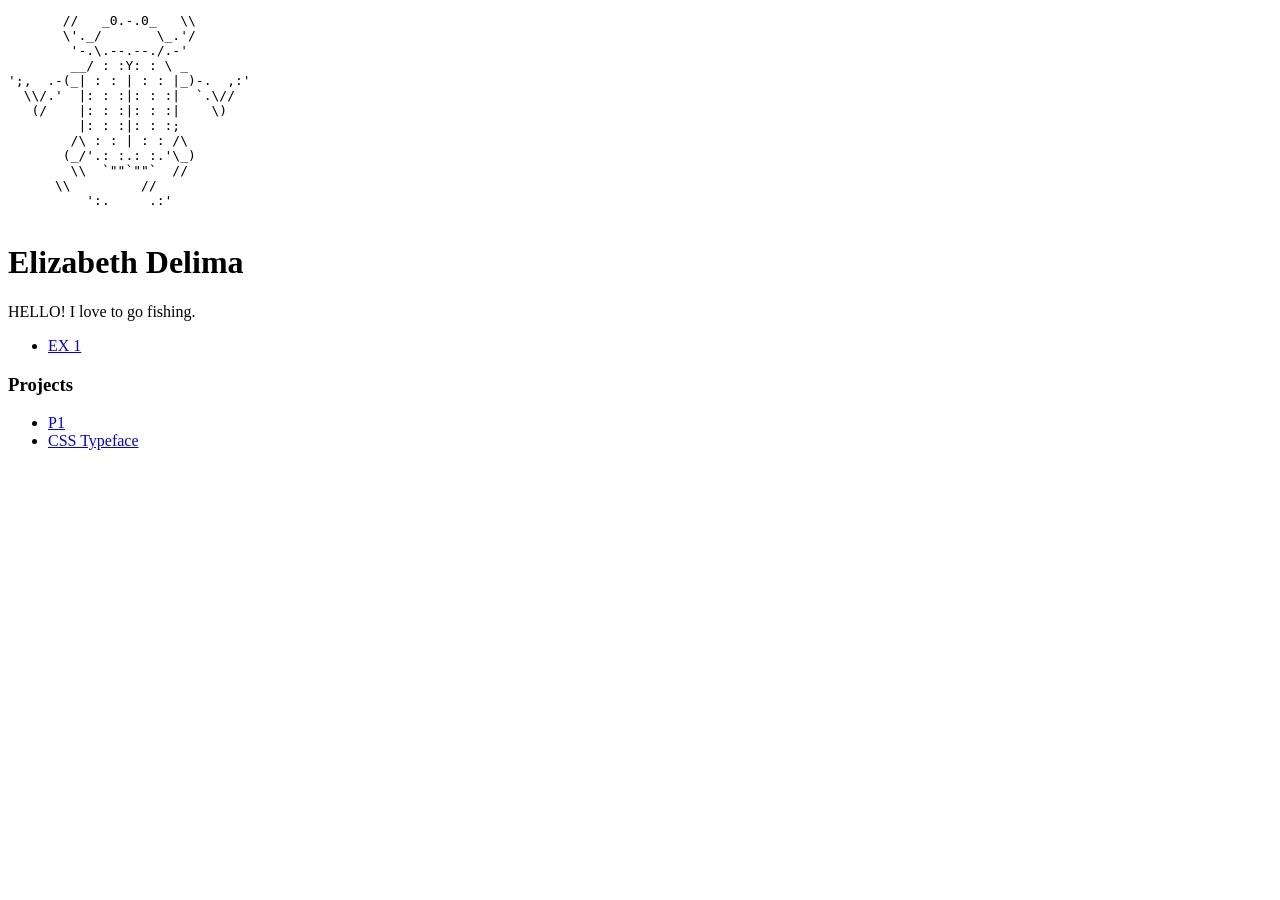
==== index.html @ e209b703 "Add files via upload" ====
<!doctype html>
<html>
  <head>
    <title>Elizabeth Delima's Interactive Site</title>
    <meta charset="utf-8" />
  </head>

  <body>
    <!-- this is where my code is-->
    <div id="container">
      <pre>
       //   _0.-.0_   \\
       \'._/       \_.'/
        '-.\.--.--./.-'
        __/ : :Y: : \ _
';,  .-(_| : : | : : |_)-.  ,:'
  \\/.'  |: : :|: : :|  `.\//
   (/    |: : :|: : :|    \)
         |: : :|: : :;
        /\ : : | : : /\
       (_/'.: :.: :.'\_)
        \\  `""`""`  //
      \\         //
          ':.     .:'
    </pre
      >

      <!-- about me-->
      <h1>Elizabeth Delima</h1>
      <p class="desc">HELLO! I love to go fishing.</p>

      <!-- my work -->
      <div id="exercises">
        <ul>
          <li><a href="#">EX 1</a></li>
        </ul>
      </div>

      <div id="projects">
        <h3>Projects</h3>

        <ul>
          <li><a href="#">P1</a></li>
          <li><a href="#">CSS Typeface</a></li>
        </ul>
      </div>
    </div>
  </body>
</html>
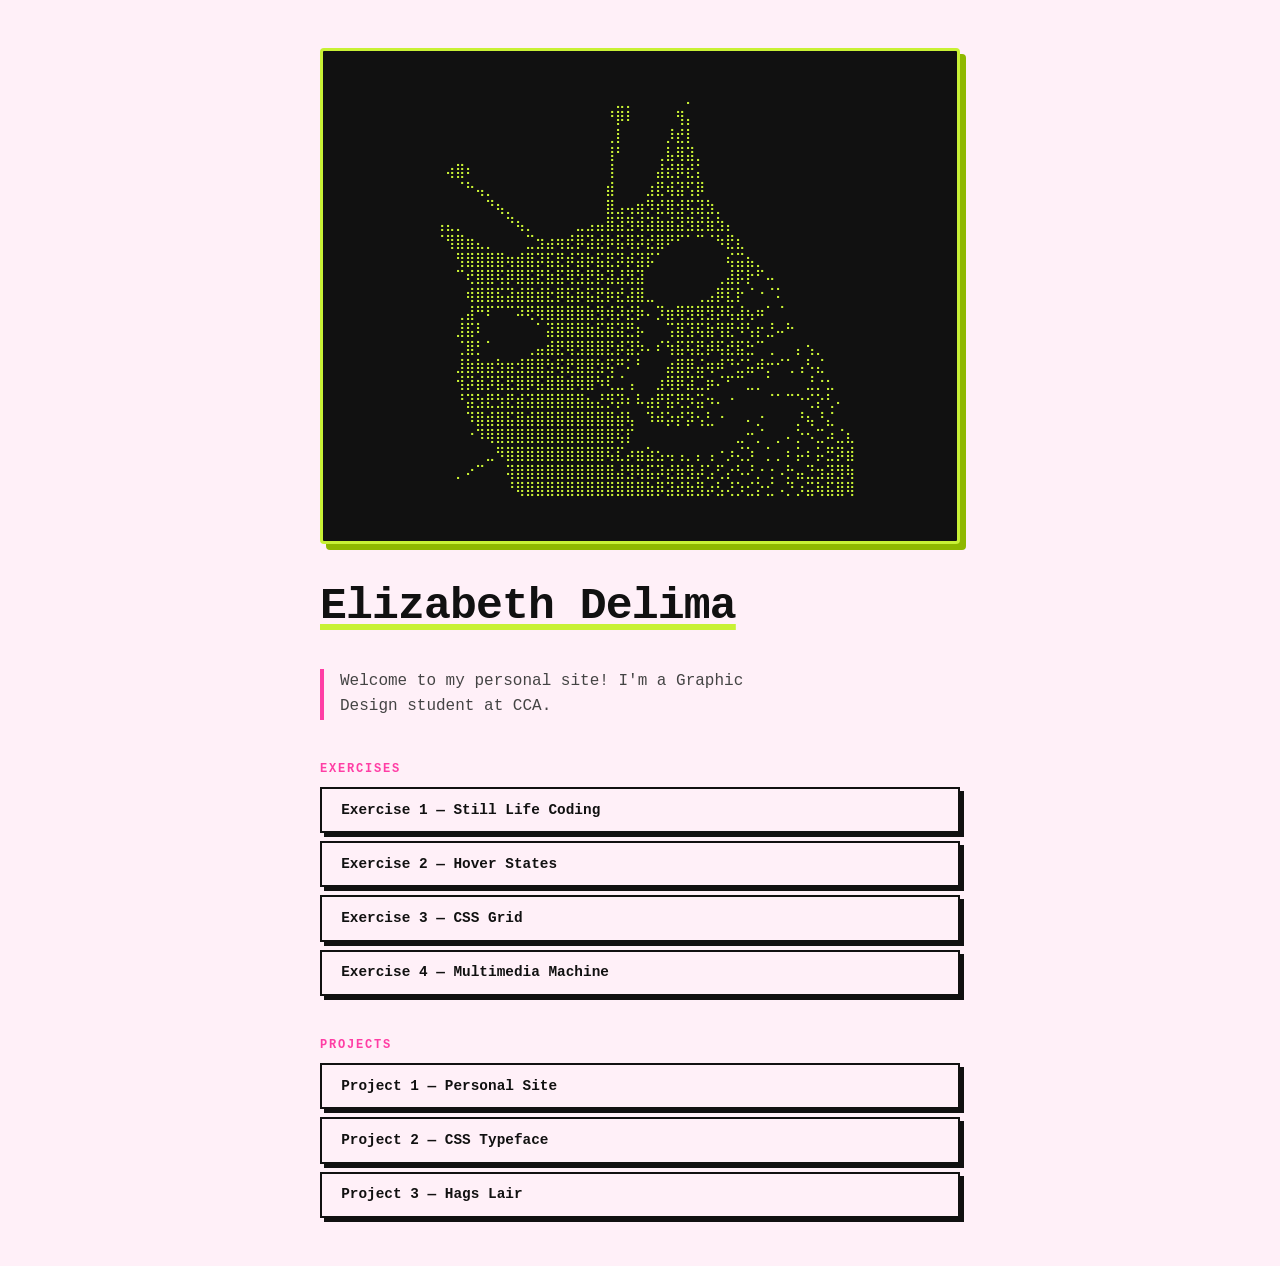
==== commit f926aa4d: "Projects 1-3" ====
--- a/index.html
+++ b/index.html
@@ -3,47 +3,90 @@
   <head>
     <title>Elizabeth Delima's Interactive Site</title>
     <meta charset="utf-8" />
+    <link rel="stylesheet" href="assets/styles.css" />
   </head>
 
   <body>
     <!-- this is where my code is-->
     <div id="container">
       <pre>
-       //   _0.-.0_   \\
-       \'._/       \_.'/
-        '-.\.--.--./.-'
-        __/ : :Y: : \ _
-';,  .-(_| : : | : : |_)-.  ,:'
-  \\/.'  |: : :|: : :|  `.\//
-   (/    |: : :|: : :|    \)
-         |: : :|: : :;
-        /\ : : | : : /\
-       (_/'.: :.: :.'\_)
-        \\  `""`""`  //
-      \\         //
-          ':.     .:'
+      
+⠀⠀⠀⠀⠀⠀⠀⠀⠀⠀⠀⠀⠀⠀⠀⠀⠀⠀⠀⠀⠀⠀⠀⠀⠀⠀⣀⡀⠀⠀⠀⠀⠀⠄⠀⠀⠀⠀⠀⠀⠀⠀⠀⠀⠀⠀⠀⠀⠀⠀
+⠀⠀⠀⠀⠀⠀⠀⠀⠀⠀⠀⠀⠀⠀⠀⠀⠀⠀⠀⠀⠀⠀⠀⠀⠀⠘⡿⠇⠀⠀⠀⠀⢻⡄⠀⠀⠀⠀⠀⠀⠀⠀⠀⠀⠀⠀⠀⠀⠀⠀
+⠀⠀⠀⠀⠀⠀⠀⠀⠀⠀⠀⠀⠀⠀⠀⠀⠀⠀⠀⠀⠀⠀⠀⠀⠀⢀⡇⠀⠀⠀⠀⡸⣞⡇⠀⠀⠀⠀⠀⠀⠀⠀⠀⠀⠀⠀⠀⠀⠀⠀
+⠀⠀⠀⠀⠀⠀⠀⠀⠀⠀⠀⠀⠀⠀⠀⠀⠀⠀⠀⠀⠀⠀⠀⠀⠀⢸⠃⠀⠀⠀⢀⣧⢿⣽⡀⠀⠀⠀⠀⠀⠀⠀⠀⠀⠀⠀⠀⠀⠀⠀
+⠀⠀⠀⠀⠀⠀⠀⠀⠀⢴⣿⠆⠀⠀⠀⠀⠀⠀⠀⠀⠀⠀⠀⠀⠀⢸⠀⠀⠀⠀⣼⣞⡿⣞⡅⠀⠀⠀⠀⠀⠀⠀⠀⠀⠀⠀⠀⠀⠀⠀
+⠀⠀⠀⠀⠀⠀⠀⠀⠀⠀⠈⠓⢤⡀⠀⠀⠀⠀⠀⠀⠀⠀⠀⠀⠀⣾⠀⠀⠀⣰⣟⢾⣽⢫⡿⠀⠀⠀⠀⠀⠀⠀⠀⠀⠀⠀⠀⠀⠀⠀
+⠀⠀⠀⠀⠀⠀⠀⠀⠀⠀⠀⠀⠀⠙⢦⡀⠀⠀⠀⠀⠀⠀⠀⠀⠀⣿⣠⢤⣶⡻⣞⣿⣺⢯⣽⣳⡀⠀⠀⠀⠀⠀⠀⠀⠀⠀⠀⠀⠀⠀
+⠀⠀⠀⠀⠀⠀⠀⠀⢠⣄⡀⠀⠀⠀⠀⠙⢦⡀⠀⠀⠀⠀⣀⣠⣤⣿⣽⣻⢾⣽⣷⣾⣽⣻⣞⣷⣳⡄⠀⠀⠀⠀⠀⠀⠀⠀⠀⠀⠀⠀
+⠀⠀⠀⠀⠀⠀⠀⠀⠈⢻⣿⣶⣄⡀⠀⠀⠀⣉⣲⣴⢶⣞⡿⣽⣞⡷⣯⢿⡽⣞⣿⠟⠋⠁⠉⠈⠳⣟⣆⠀⠀⠀⠀⠀⠀⠀⠀⠀⠀⠀
+⠀⠀⠀⠀⠀⠀⠀⠀⠀⠀⢻⣿⣿⣿⣿⢶⣾⣿⡽⣯⣟⡾⣽⡷⣯⣟⡽⡾⣽⡯⠁⠀⠀⠀⠀⠀⠀⢮⣭⣦⡀⠀⠀⠀⠀⠀⠀⠀⠀⠀
+⠀⠀⠀⠀⠀⠀⠀⠀⠀⠀⠉⢞⣿⣿⢯⡿⣿⣯⣟⣷⣯⢿⣳⣟⡷⣽⣼⣻⣽⠀⠀⠀⠀⠀⠀⠀⢀⣼⡯⡗⠋⠤⠀⠀⠀⠀⠀⠀⠀⠀
+⠀⠀⠀⠀⠀⠀⠀⠀⠀⠀⠀⢾⣿⣿⣯⣽⣾⣿⣾⣗⡿⣯⡷⣯⣟⡷⣞⣼⣿⣀⠀⠀⠀⠀⢀⣠⡿⣏⡗⠈⠐⠈⠅⠀⠀⠀⠀⠀⠀⠀
+⠀⠀⠀⠀⠀⠀⠀⠀⠀⠀⢀⣼⠛⠏⠉⠉⠽⢟⢿⣿⣿⣿⣿⣷⣻⢾⡽⣞⡷⠄⡹⣶⢿⣻⢿⣻⡽⢯⣼⢦⠶⠁⠈⠀⠀⠀⠀⠀⠀⠀
+⠀⠀⠀⠀⠀⠀⠀⠀⠀⠀⣸⣯⠇⠀⠀⠀⠀⠀⠁⣽⣿⣿⣿⣷⣯⣿⣽⣛⡦⠀⠀⢩⣿⣹⢯⣷⢻⣟⠺⢣⡖⣘⠤⠓⠀⠀⠀⠀⠀⠀
+⠀⠀⠀⠀⠀⠀⠀⠀⠀⠀⢈⣿⡃⠁⠀⠀⠀⢀⣤⣾⣟⢿⣻⣿⣿⣟⡾⣽⡳⠄⠎⢳⣯⢯⣟⡾⢯⣞⣯⣓⠉⢀⠀⠀⡄⢢⡀⠀⠀⠀
+⠀⠀⠀⠀⠀⠀⠀⠀⠀⠀⣸⣷⣷⣶⣳⣶⣺⣿⣿⣳⢯⣟⣿⣿⣳⢯⠛⠅⠃⠀⠀⣴⣿⡿⣬⢶⠾⠙⣊⣥⠾⡒⠊⢁⢠⠣⣌⠀⠀⠀
+⠀⠀⠀⠀⠀⠀⠀⠀⠀⠀⢺⡽⣾⡽⣯⣟⣿⡿⣯⣿⣿⣾⢿⣿⠳⢏⣈⢠⠀⠀⣰⢿⡿⣽⣉⡶⠌⠋⠉⣀⡀⠁⠀⠀⠀⣘⡐⣂⠀⠀
+⠀⠀⠀⠀⠀⠀⠀⠀⠀⠀⠘⣽⣳⣟⣳⣟⣾⣽⣿⣿⣿⣿⣿⣦⣜⡻⡽⠆⠧⣴⡟⣯⢟⡳⣭⠲⠄⠐⠀⠀⠀⠈⠁⠉⠑⢊⡕⢃⠄⠀
+⠀⠀⠀⠀⠀⠀⠀⠀⠀⠀⠀⠹⣿⣾⣿⣯⣿⣾⣿⣿⣿⣿⣿⣿⣿⣿⣾⢧⠀⠹⠾⡵⡞⡽⢢⣃⠐⠀⠀⠄⡐⠀⠀⠀⡘⢦⠘⣌⠀⠀
+⠀⠀⠀⠀⠀⠀⠀⠀⠀⠀⠀⠐⠹⢿⣿⣿⣿⣿⣿⣿⣿⣿⣿⣿⣿⣿⢯⡏⠀⠀⠀⠀⠀⠀⠀⠀⠀⠀⣀⠒⡈⠀⡀⠄⡑⠢⣉⠴⣈⣆
+⠀⠀⠀⠀⠀⠀⠀⠀⠀⠀⠀⠀⠀⣀⠻⣿⣿⣿⣿⣿⣿⣿⣿⣿⣿⢯⣏⡴⣶⣵⣢⢤⢠⡀⡄⢠⠐⡰⢌⡱⠀⡁⡀⠆⡥⠆⡥⣛⡽⣾
+⠀⠀⠀⠀⠀⠀⠀⠀⠀⠀⡀⠔⠉⠀⠀⢽⣿⣿⣿⣿⣿⣿⣿⣿⣿⣿⣼⣻⢷⣯⡽⣞⣷⣻⡼⣡⢋⡔⠣⠜⡐⢐⠠⡓⣤⣙⣲⣽⣻⢷
+⠀⠀⠀⠀⠀⠀⠀⠀⠀⠀⠀⠀⠀⠀⠀⠘⢿⣿⣿⣿⣿⣿⣿⣿⣿⣿⣿⣿⣿⣷⡿⣽⣞⣷⣻⡴⣣⢜⡱⣊⡕⣊⠠⡙⡰⣭⢷⣯⣿⢿
     </pre
       >
 
       <!-- about me-->
       <h1>Elizabeth Delima</h1>
-      <p class="desc">HELLO! I love to go fishing.</p>
+      <p class="desc">
+        Welcome to my personal site! I'm a Graphic Design student at CCA.
+      </p>
 
       <!-- my work -->
       <div id="exercises">
-        <ul>
-          <li><a href="#">EX 1</a></li>
-        </ul>
+        <h3>Exercises</h3>
+        <div class="btn-group">
+          <a class="btn" href="../../Still-life-coding/index.html"
+            >Exercise 1 — Still Life Coding</a
+          >
+          <a class="btn" href="../../hover-states/hover-states/index.html"
+            >Exercise 2 — Hover States</a
+          >
+          <a class="btn" href="../../css-grid/index.html"
+            >Exercise 3 — CSS Grid</a
+          >
+          <a class="btn" href="../../multimedia_machine/index.html"
+            >Exercise 4 — Multimedia Machine</a
+          >
+        </div>
       </div>
 
       <div id="projects">
         <h3>Projects</h3>
-
-        <ul>
-          <li><a href="#">P1</a></li>
-          <li><a href="#">CSS Typeface</a></li>
-        </ul>
+        <div class="btn-group">
+          <a class="btn" href="#">Project 1 — Personal Site</a>
+          <a class="btn" href="../../Modular_TYPE/index.html"
+            >Project 2 — CSS Typeface</a
+          >
+          <a class="btn" href="../../PROJ03_HAGSLAIR/index.html"
+            >Project 3 — Hags Lair</a
+          >
+        </div>
       </div>
     </div>
+    <script>
+      const colors = ["#ff3ea5", "#c8f135", "#ffd6ee", "#8fb800", "#ff85c8"];
+      document.addEventListener("mousemove", (e) => {
+        const dot = document.createElement("div");
+        dot.classList.add("trail-dot");
+        dot.style.left = e.clientX + "px";
+        dot.style.top = e.clientY + "px";
+        dot.style.backgroundColor =
+          colors[Math.floor(Math.random() * colors.length)];
+        document.body.appendChild(dot);
+        dot.addEventListener("animationend", () => dot.remove());
+      });
+    </script>
   </body>
 </html>
--- a/assets/styles.css
+++ b/assets/styles.css
@@ -0,0 +1,161 @@
+/* ── reset ── */
+*,
+*::before,
+*::after {
+  box-sizing: border-box;
+  margin: 0;
+  padding: 0;
+}
+
+/* ── tokens ── */
+:root {
+  --pink: #ff3ea5;
+  --pink-light: #ffd6ee;
+  --lime: #c8f135;
+  --lime-dark: #8fb800;
+  --black: #111111;
+  --white: #fff0f8;
+  --mono: "Courier New", Courier, monospace;
+}
+
+/* ── base ── */
+body {
+  background-color: var(--white);
+  color: var(--black);
+  font-family: var(--mono);
+  font-size: 16px;
+  line-height: 1.6;
+  padding: 3rem 2rem;
+}
+
+/* ── container ── */
+#container {
+  max-width: 640px;
+  margin: 0 auto;
+  display: flex;
+  flex-direction: column;
+  gap: 2.5rem;
+}
+
+/* ── ascii art ── */
+pre {
+  background-color: var(--black);
+  color: var(--lime);
+  padding: 1.5rem 2rem;
+  border-radius: 4px;
+  line-height: 1.3;
+  font-size: 0.85rem;
+  display: inline-block;
+  border: 3px solid var(--lime);
+  box-shadow: 6px 6px 0px var(--lime-dark);
+}
+
+/* ── cursor trail ── */
+.trail-dot {
+  position: fixed;
+  width: 10px;
+  height: 10px;
+  border-radius: 50%;
+  pointer-events: none;
+  transform: translate(-50%, -50%);
+  animation: trail-fade 0.6s ease-out forwards;
+  z-index: 9999;
+}
+
+@keyframes trail-fade {
+  0% {
+    opacity: 1;
+    transform: translate(-50%, -50%) scale(1);
+  }
+  100% {
+    opacity: 0;
+    transform: translate(-50%, -50%) scale(0.2);
+  }
+}
+
+/* ── name ── */
+h1 {
+  font-size: 2.8rem;
+  font-weight: bold;
+  letter-spacing: -0.02em;
+  line-height: 1;
+  /* chunky underline in lime */
+  text-decoration: underline;
+  text-decoration-color: var(--lime);
+  text-decoration-thickness: 6px;
+  text-underline-offset: 6px;
+}
+
+/* ── bio ── */
+.desc {
+  font-size: 1rem;
+  max-width: 480px;
+  border-left: 4px solid var(--pink);
+  padding-left: 1rem;
+  color: #444;
+}
+
+/* ── section headings ── */
+h3 {
+  font-size: 0.75rem;
+  text-transform: uppercase;
+  letter-spacing: 0.15em;
+  color: var(--pink);
+  margin-bottom: 0.5rem;
+}
+
+/* ── lists ── */
+ul {
+  list-style: none;
+  display: flex;
+  flex-direction: column;
+  gap: 0.4rem;
+}
+
+/* ── button group ── */
+.btn-group {
+  display: flex;
+  flex-direction: column;
+  gap: 0.5rem;
+}
+
+/* ── buttons ── */
+.btn {
+  display: inline-block;
+  font-family: var(--mono);
+  font-weight: bold;
+  font-size: 0.9rem;
+  text-decoration: none;
+  color: var(--black);
+  background-color: var(--white);
+  border: 2px solid var(--black);
+  padding: 0.6rem 1.2rem;
+  box-shadow: 4px 4px 0px var(--black);
+  transition:
+    box-shadow 0.12s,
+    transform 0.12s,
+    background-color 0.12s;
+}
+
+.btn:hover {
+  background-color: var(--pink);
+  color: var(--white);
+  box-shadow: 2px 2px 0px var(--black);
+  transform: translate(2px, 2px);
+}
+
+#exercises .btn:hover {
+  background-color: var(--lime);
+  color: var(--black);
+}
+
+.btn.bonus {
+  border-color: var(--pink);
+  box-shadow: 4px 4px 0px var(--pink);
+}
+
+.btn.bonus:hover {
+  background-color: var(--pink);
+  color: var(--white);
+  box-shadow: 2px 2px 0px var(--pink);
+}
